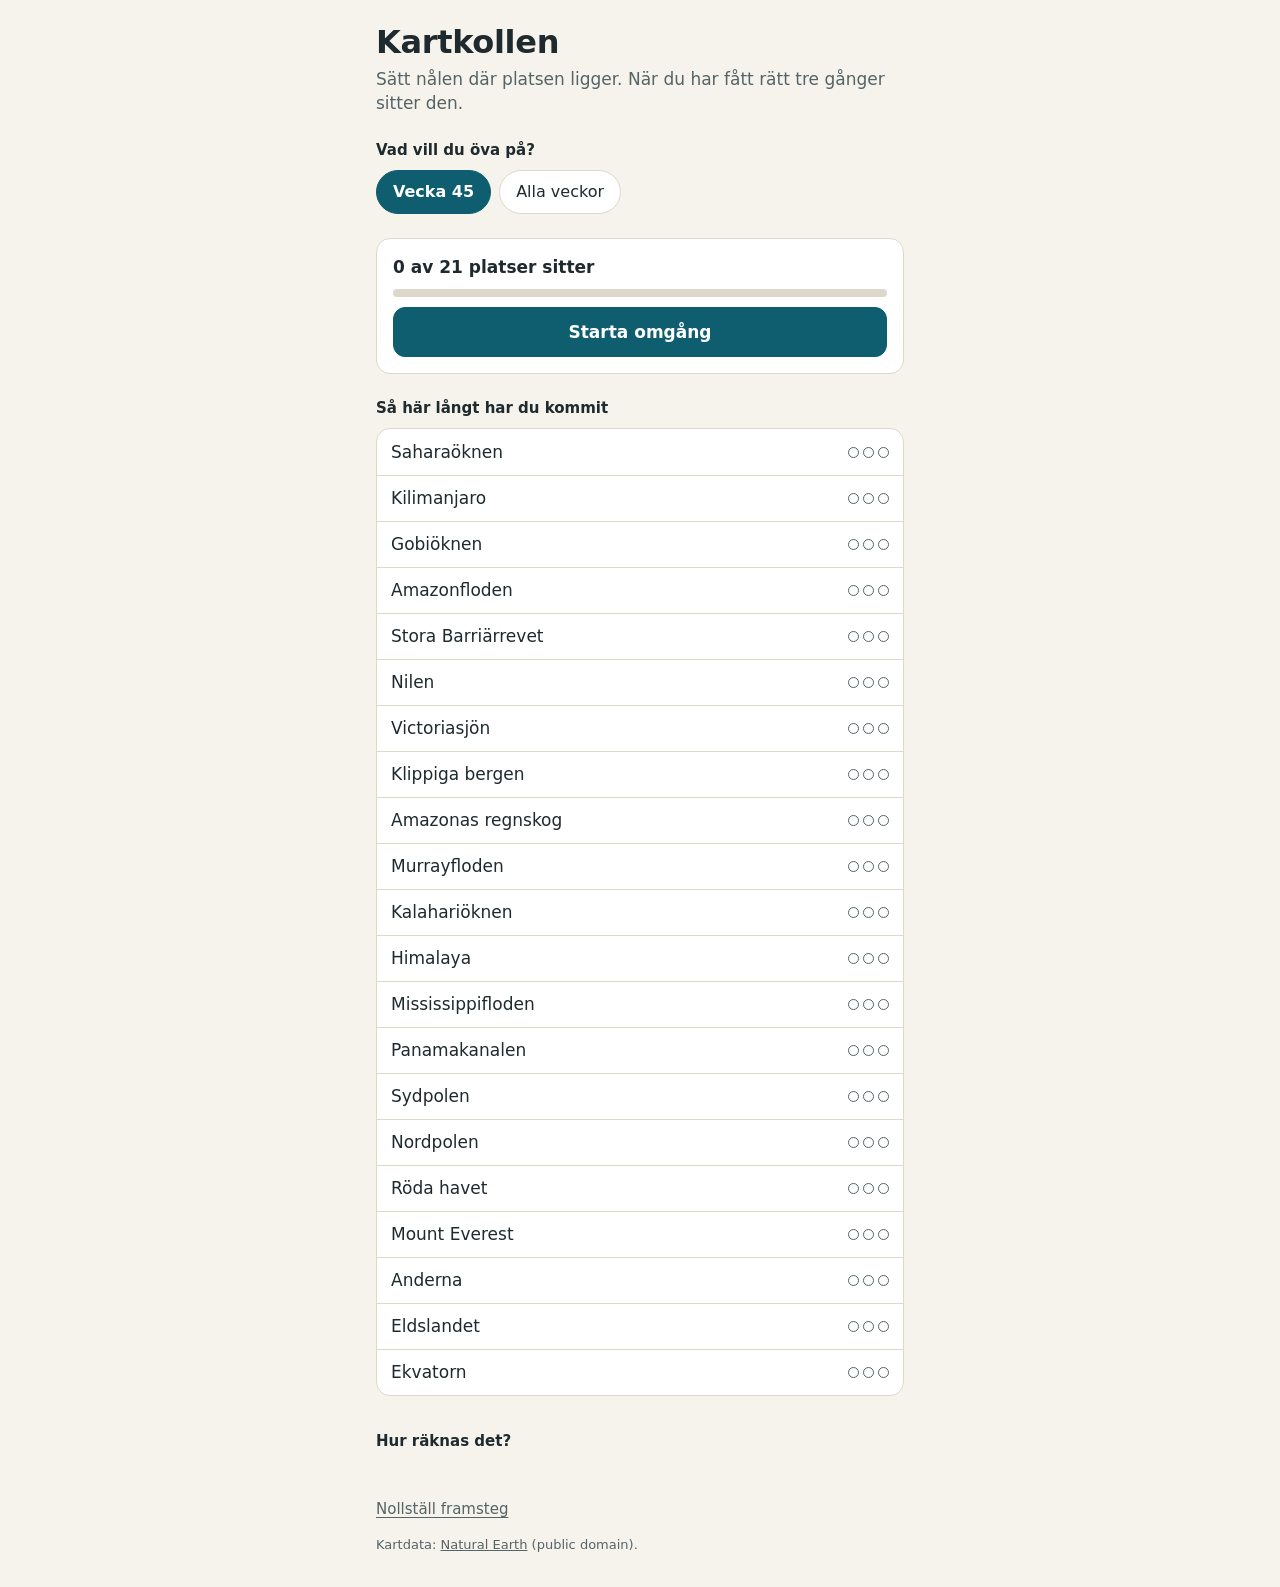
==== kartkollen/index.html @ 24ba8121 "Add Kartkollen, a geography pin game Free-form world map practice: given a place, put a pin. Scoring" ====
<!DOCTYPE html>
<html lang="sv">
<head>
<meta charset="UTF-8">
<meta name="viewport" content="width=device-width, initial-scale=1, viewport-fit=cover">
<title>Kartkollen</title>
<meta name="description" content="Öva geografi: sätt nålen där platsen ligger på världskartan.">
<link rel="manifest" href="manifest.json">
<link rel="apple-touch-icon" href="icon-180.png">
<link rel="icon" type="image/png" href="icon-192.png">
<meta name="apple-mobile-web-app-capable" content="yes">
<meta name="mobile-web-app-capable" content="yes">
<meta name="apple-mobile-web-app-status-bar-style" content="default">
<meta name="apple-mobile-web-app-title" content="Kartkollen">
<meta name="theme-color" media="(prefers-color-scheme: light)" content="#F5F3EC">
<meta name="theme-color" media="(prefers-color-scheme: dark)" content="#11191D">
<link rel="stylesheet" href="style.css">
</head>
<body>

<main id="home" class="page" hidden>
  <header class="home-head">
    <h1>Kartkollen</h1>
    <p class="lede">Sätt nålen där platsen ligger. När du har fått rätt tre gånger sitter den.</p>
  </header>

  <p id="storageNote" class="note" hidden>Den här webbläsaren sparar inte dina framsteg. De försvinner när du stänger sidan.</p>

  <section aria-labelledby="scopeLabel">
    <h2 id="scopeLabel" class="label">Vad vill du öva på?</h2>
    <div id="scopes" class="chips" role="radiogroup" aria-labelledby="scopeLabel"></div>
  </section>

  <section class="start-card">
    <p id="summary" class="summary"></p>
    <div id="meter" class="meter" aria-hidden="true"><span></span></div>
    <p id="doneNote" class="done-note" hidden>Alla platser sitter! Repetera gärna, så stannar de kvar.</p>
    <button id="startBtn" class="btn primary" type="button"></button>
  </section>

  <section aria-labelledby="overviewLabel">
    <h2 id="overviewLabel" class="label">Så här långt har du kommit</h2>
    <div id="overview"></div>
  </section>

  <details class="howto">
    <summary>Hur räknas det?</summary>
    <ul>
      <li><strong>Rätt</strong> ger ett steg. Tre steg, och platsen sitter.</li>
      <li><strong>Nära</strong> ger inget steg, men du tappar inget heller.</li>
      <li><strong>Fel</strong> tar bort ett steg.</li>
    </ul>
    <p>Platser du missar kommer tillbaka lite senare. Hur nära du måste vara beror på platsen: det är lättare att pricka Sahara än Panamakanalen, så där får du lite mer marginal.</p>
  </details>

  <footer class="foot">
    <button id="resetBtn" class="btn-link" type="button">Nollställ framsteg</button>
    <p>Kartdata: <a href="https://www.naturalearthdata.com/" rel="noopener">Natural Earth</a> (public domain).</p>
  </footer>
</main>

<main id="quiz" class="quiz" hidden>
  <div class="quiz-top">
    <div class="quiz-bar">
      <button id="exitBtn" class="btn-link" type="button">Avsluta</button>
      <span id="counter" class="counter"></span>
    </div>
    <div class="meter thin" aria-hidden="true"><span id="roundBar"></span></div>
    <div class="prompt" aria-live="polite">
      <span class="prompt-q">Var ligger</span>
      <span id="placeName" class="prompt-name"></span>
    </div>
  </div>

  <div id="mapWrap" class="map-wrap">
    <svg id="map" class="map" tabindex="0" role="application" aria-label="Världskarta. Tryck för att sätta nålen. Med tangentbord: piltangenterna flyttar kartan, plus och minus zoomar, Enter sätter nålen i mitten." xmlns="http://www.w3.org/2000/svg">
      <path id="sphere" class="sphere"/>
      <path id="land" class="land"/>
      <g id="reveal"></g>
      <line id="connector" class="connector" hidden/>
      <g id="pin" class="pin" hidden>
        <circle class="pin-tip" r="3"/>
        <path class="pin-body" d="M0 -1C-3 -11-13-18-13-30A13 13 0 1 1 13-30C13-18 3-11 0-1Z"/>
        <circle class="pin-eye" cy="-30" r="4.5"/>
      </g>
    </svg>
    <div class="crosshair" aria-hidden="true"></div>
    <div class="zoom">
      <button id="zoomIn" type="button" aria-label="Zooma in">
        <svg viewBox="0 0 24 24" aria-hidden="true"><path d="M12 5v14M5 12h14"/></svg>
      </button>
      <button id="zoomOut" type="button" aria-label="Zooma ut">
        <svg viewBox="0 0 24 24" aria-hidden="true"><path d="M5 12h14"/></svg>
      </button>
      <button id="zoomAll" type="button" aria-label="Visa hela världen">
        <svg viewBox="0 0 24 24" aria-hidden="true"><path d="M9 4H4v5M15 4h5v5M9 20H4v-5M15 20h5v-5"/></svg>
      </button>
    </div>
  </div>

  <div class="quiz-panel">
    <div id="askPanel">
      <p id="hint" class="hint"></p>
      <button id="confirmBtn" class="btn primary" type="button" disabled>Bekräfta</button>
    </div>
    <div id="answerPanel" hidden>
      <div id="verdict" class="verdict" role="status">
        <span id="verdictIcon" class="tier-icon" aria-hidden="true"></span>
        <span id="verdictWord" class="verdict-word"></span>
        <span id="verdictPips" class="pips"></span>
      </div>
      <p id="distance" class="distance"></p>
      <p id="fact" class="fact"></p>
      <button id="nextBtn" class="btn primary" type="button">Nästa</button>
    </div>
  </div>
</main>

<main id="result" class="page" hidden>
  <header class="home-head">
    <h1>Omgången är klar</h1>
    <p id="resultLine" class="lede"></p>
  </header>
  <div class="result-actions">
    <button id="againBtn" class="btn primary" type="button">En omgång till</button>
    <button id="toHomeBtn" class="btn" type="button">Till översikten</button>
  </div>
  <ul id="resultList" class="rows"></ul>
</main>

<dialog id="resetDialog" class="dialog" aria-labelledby="resetTitle">
  <h2 id="resetTitle">Nollställa framsteg?</h2>
  <p>Alla platser börjar om från noll. Det går inte att ångra.</p>
  <div class="dialog-actions">
    <button id="resetCancel" class="btn" type="button">Avbryt</button>
    <button id="resetConfirm" class="btn danger" type="button">Nollställ</button>
  </div>
</dialog>

<script src="land.js"></script>
<script src="geo.js"></script>
<script src="places.js"></script>
<script src="app.js"></script>
</body>
</html>
---- kartkollen/style.css ----
:root {
  color-scheme: light;
  --bg: #F5F3EC; --surface: #FFFFFF; --text: #1F2A2E; --muted: #566367; --line: #DDD8CA;
  --primary: #0E5E6F; --primary-d: #0A4957; --on-primary: #FFFFFF; --disabled: #D9D6CB; --on-disabled: #6E7477;
  --sea: #CFE2E9; --void: #E8E6DD; --land: #EFE9D8; --coast: #9F9B85;
  --hit: #D1410C; --halo: rgba(255,255,255,.85);
  --pin: #1E1B4B; --pin-line: #FFFFFF; --pin-eye: #FFFFFF;
  --right: #0F6B41; --right-soft: #DDF3E7; --near: #7F5300; --near-soft: #FBEFD2; --wrong: #AD2438; --wrong-soft: #FBE3E6;
  --danger: #AD2438; --on-danger: #FFFFFF;
}
@media (prefers-color-scheme: dark) {
  :root {
    color-scheme: dark;
    --bg: #11191D; --surface: #1A2429; --text: #E8EEF0; --muted: #A2B3B9; --line: #2C3B41;
    --primary: #5CC8D8; --primary-d: #3FAEBF; --on-primary: #06262D; --disabled: #2C3B41; --on-disabled: #93A4AA;
    --sea: #17323D; --void: #0D1417; --land: #43524C; --coast: #6E8077;
    --hit: #FF9457; --halo: rgba(5,15,20,.8);
    --pin: #FFE27A; --pin-line: #1A1500; --pin-eye: #1A1500;
    --right: #7EE2AE; --right-soft: #15372A; --near: #F0C25A; --near-soft: #3A2E12; --wrong: #FFA9B5; --wrong-soft: #40202A;
    --danger: #FFA9B5; --on-danger: #40101A;
  }
}

* { box-sizing: border-box; }
[hidden] { display: none !important; }
html { -webkit-text-size-adjust: 100%; }
body {
  margin: 0; background: var(--bg); color: var(--text);
  font: 400 17px/1.45 system-ui, -apple-system, 'Segoe UI', Roboto, sans-serif;
}
h1, h2, p, ul { margin: 0; }
a { color: inherit; }

.page {
  max-width: 560px; margin: 0 auto;
  padding: calc(env(safe-area-inset-top, 0px) + 24px) calc(env(safe-area-inset-right, 0px) + 16px)
           calc(env(safe-area-inset-bottom, 0px) + 32px) calc(env(safe-area-inset-left, 0px) + 16px);
  display: flex; flex-direction: column; gap: 24px;
}
.home-head h1 { font-size: 32px; line-height: 1.15; font-weight: 750; letter-spacing: -.01em; }
.lede { margin-top: 6px; color: var(--muted); }
.label { font-size: 15px; font-weight: 650; margin-bottom: 8px; }
.note { padding: 10px 12px; border-radius: 10px; background: var(--near-soft); color: var(--near); font-size: 15px; }

.chips { display: flex; flex-wrap: wrap; gap: 8px; }
.chip {
  min-height: 44px; padding: 8px 16px; border-radius: 22px; border: 1.5px solid var(--line);
  background: var(--surface); color: var(--text); font: inherit; font-size: 16px; cursor: pointer;
}
.chip[aria-checked="true"] { background: var(--primary); border-color: var(--primary); color: var(--on-primary); font-weight: 650; }

.start-card { background: var(--surface); border: 1px solid var(--line); border-radius: 14px; padding: 16px; display: flex; flex-direction: column; gap: 10px; }
.summary { font-weight: 650; }
.done-note { color: var(--muted); font-size: 15px; }
.meter { height: 8px; border-radius: 4px; background: var(--line); overflow: hidden; }
.meter span { display: block; height: 100%; width: 0; background: var(--primary); border-radius: inherit; transition: width .25s; }
.meter.thin { height: 4px; }

.btn {
  display: block; width: 100%; min-height: 50px; padding: 10px 18px; border-radius: 12px;
  border: 1.5px solid var(--line); background: var(--surface); color: var(--text);
  font: inherit; font-weight: 650; cursor: pointer; touch-action: manipulation;
}
.btn.primary { background: var(--primary); border-color: var(--primary); color: var(--on-primary); }
.btn.primary:active { background: var(--primary-d); }
.btn.primary:disabled { background: var(--disabled); border-color: var(--disabled); color: var(--on-disabled); cursor: default; }
.btn.danger { background: var(--danger); border-color: var(--danger); color: var(--on-danger); }
.btn-link {
  min-height: 44px; padding: 8px 0; background: none; border: 0; color: var(--muted);
  font: inherit; font-size: 15px; text-decoration: underline; text-underline-offset: 3px; cursor: pointer;
}
:focus-visible { outline: 3px solid var(--primary); outline-offset: 2px; }

.week-head { font-size: 15px; color: var(--muted); margin: 14px 0 4px; }
.week-head:first-child { margin-top: 0; }
.rows { list-style: none; padding: 0; background: var(--surface); border: 1px solid var(--line); border-radius: 14px; }
.row { display: flex; align-items: center; gap: 10px; padding: 10px 14px; min-height: 46px; border-top: 1px solid var(--line); }
.row:first-child { border-top: 0; }
.row-name { flex: 1; min-width: 0; }
.row-sub { display: block; font-size: 14px; color: var(--muted); }
.row-done { font-size: 13px; font-weight: 650; color: var(--right); }

.pips { display: inline-flex; gap: 4px; flex: none; }
.pip { width: 11px; height: 11px; border-radius: 50%; border: 1.5px solid var(--muted); }
.pip.on { background: var(--primary); border-color: var(--primary); }

.howto { font-size: 15px; color: var(--muted); }
.howto summary { cursor: pointer; min-height: 44px; display: flex; align-items: center; font-weight: 650; color: var(--text); }
.howto ul { padding-left: 20px; margin-bottom: 8px; }
.foot { display: flex; flex-direction: column; align-items: flex-start; gap: 4px; font-size: 13px; color: var(--muted); }

.result-actions { display: flex; flex-direction: column; gap: 10px; }

.tier-icon { flex: none; width: 26px; height: 26px; border-radius: 50%; display: inline-flex; align-items: center; justify-content: center; }
.tier-icon svg { width: 16px; height: 16px; fill: none; stroke: currentColor; stroke-width: 3; stroke-linecap: round; stroke-linejoin: round; }
.t-right { color: var(--right); } .tier-icon.t-right { background: var(--right-soft); }
.t-near { color: var(--near); } .tier-icon.t-near { background: var(--near-soft); }
.t-wrong { color: var(--wrong); } .tier-icon.t-wrong { background: var(--wrong-soft); }

/* Quiz */
body.in-quiz { overflow: hidden; overscroll-behavior: none; }
.quiz {
  height: 100vh; height: 100dvh; display: grid; grid-template-rows: auto minmax(0, 1fr) auto;
  grid-template-areas: "top" "map" "panel";
}
.quiz-top {
  grid-area: top; background: var(--surface); border-bottom: 1px solid var(--line);
  padding: calc(env(safe-area-inset-top, 0px) + 2px) calc(env(safe-area-inset-right, 0px) + 16px) 10px calc(env(safe-area-inset-left, 0px) + 16px);
}
.quiz-bar { display: flex; align-items: center; justify-content: space-between; }
.counter { font-size: 15px; color: var(--muted); font-variant-numeric: tabular-nums; }
.prompt { margin-top: 8px; }
.prompt-q { display: block; font-size: 15px; color: var(--muted); }
.prompt-name { display: block; font-size: 26px; line-height: 1.15; font-weight: 750; letter-spacing: -.01em; }

.map-wrap { grid-area: map; position: relative; min-height: 0; background: var(--void); overflow: hidden; }
.map {
  position: absolute; inset: 0; width: 100%; height: 100%; display: block; cursor: crosshair;
  touch-action: none; user-select: none; -webkit-user-select: none; -webkit-touch-callout: none;
  -webkit-tap-highlight-color: transparent; outline: none;
}
.map.answered { cursor: grab; }
.sphere { fill: var(--sea); }
.land { fill: var(--land); stroke: var(--coast); stroke-width: .7px; vector-effect: non-scaling-stroke; stroke-linejoin: round; }
.f-area { fill: var(--hit); fill-opacity: .32; stroke: var(--hit); stroke-width: 2px; vector-effect: non-scaling-stroke; stroke-linejoin: round; }
.f-halo { fill: none; stroke: var(--halo); stroke-width: 7px; vector-effect: non-scaling-stroke; stroke-linejoin: round; stroke-linecap: round; }
.f-line { fill: none; stroke: var(--hit); stroke-width: 3.5px; vector-effect: non-scaling-stroke; stroke-linejoin: round; stroke-linecap: round; }
.f-ring { fill: none; stroke: var(--hit); stroke-width: 3px; }
.f-ring-halo { fill: none; stroke: var(--halo); stroke-width: 6px; }
.f-dot { fill: var(--hit); }
.connector { stroke: var(--pin); stroke-width: 1.5px; stroke-dasharray: 5 4; vector-effect: non-scaling-stroke; }
.pin { pointer-events: none; }
.pin-body { fill: var(--pin); stroke: var(--pin-line); stroke-width: 2; }
.pin-eye { fill: var(--pin-eye); }
.pin-tip { fill: var(--pin); stroke: var(--pin-line); stroke-width: 1.5; }
.crosshair { display: none; position: absolute; left: 50%; top: 50%; width: 24px; height: 24px; margin: -12px 0 0 -12px; pointer-events: none;
  background: linear-gradient(var(--text), var(--text)) center/2px 100% no-repeat, linear-gradient(var(--text), var(--text)) center/100% 2px no-repeat; }
.map:focus-visible ~ .crosshair { display: block; }
.map-wrap:has(.map:focus-visible) { outline: 3px solid var(--primary); outline-offset: -3px; }

.zoom { position: absolute; right: calc(env(safe-area-inset-right, 0px) + 10px); bottom: 10px; display: flex; flex-direction: column; gap: 6px; }
.zoom button {
  width: 44px; height: 44px; padding: 0; display: flex; align-items: center; justify-content: center;
  background: var(--surface); color: var(--text); border: 1px solid var(--line); border-radius: 10px;
  cursor: pointer; touch-action: manipulation; box-shadow: 0 1px 3px rgba(0,0,0,.18);
}
.zoom svg { width: 22px; height: 22px; fill: none; stroke: currentColor; stroke-width: 2.2; stroke-linecap: round; stroke-linejoin: round; }

.quiz-panel {
  grid-area: panel; background: var(--surface); border-top: 1px solid var(--line);
  padding: 12px calc(env(safe-area-inset-right, 0px) + 16px) calc(env(safe-area-inset-bottom, 0px) + 12px) calc(env(safe-area-inset-left, 0px) + 16px);
}
.hint { font-size: 15px; color: var(--muted); margin-bottom: 10px; min-height: 2.9em; }
.verdict { display: flex; align-items: center; gap: 8px; }
.verdict-word { font-size: 20px; font-weight: 750; }
.verdict .pips { margin-left: auto; }
.distance { margin-top: 4px; font-weight: 600; font-size: 16px; }
.fact { margin: 2px 0 10px; font-size: 15px; color: var(--muted); }

.dialog { border: 1px solid var(--line); border-radius: 14px; background: var(--surface); color: var(--text); padding: 20px; width: min(92vw, 400px); }
.dialog::backdrop { background: rgba(0,0,0,.45); }
.dialog h2 { font-size: 20px; margin-bottom: 6px; }
.dialog-actions { display: flex; gap: 10px; margin-top: 16px; }

/* Phones on their side: the map gets the height, everything else moves to a side column. */
@media (orientation: landscape) and (max-height: 560px) {
  .quiz {
    grid-template-columns: minmax(0, 1fr) calc(env(safe-area-inset-right, 0px) + 280px);
    grid-template-rows: auto minmax(0, 1fr);
    grid-template-areas: "map top" "map panel";
  }
  .quiz-top { border-bottom: 0; padding-left: 14px; padding-bottom: 4px; }
  .quiz-panel { border-top: 0; padding-left: 14px; overflow-y: auto; display: flex; flex-direction: column; justify-content: flex-end; }
  .prompt-name { font-size: 22px; }
  .hint { min-height: 0; }
  .zoom { right: 10px; }
  .btn { min-height: 46px; }
}

@media (prefers-reduced-motion: reduce) {
  .meter span { transition: none; }
}
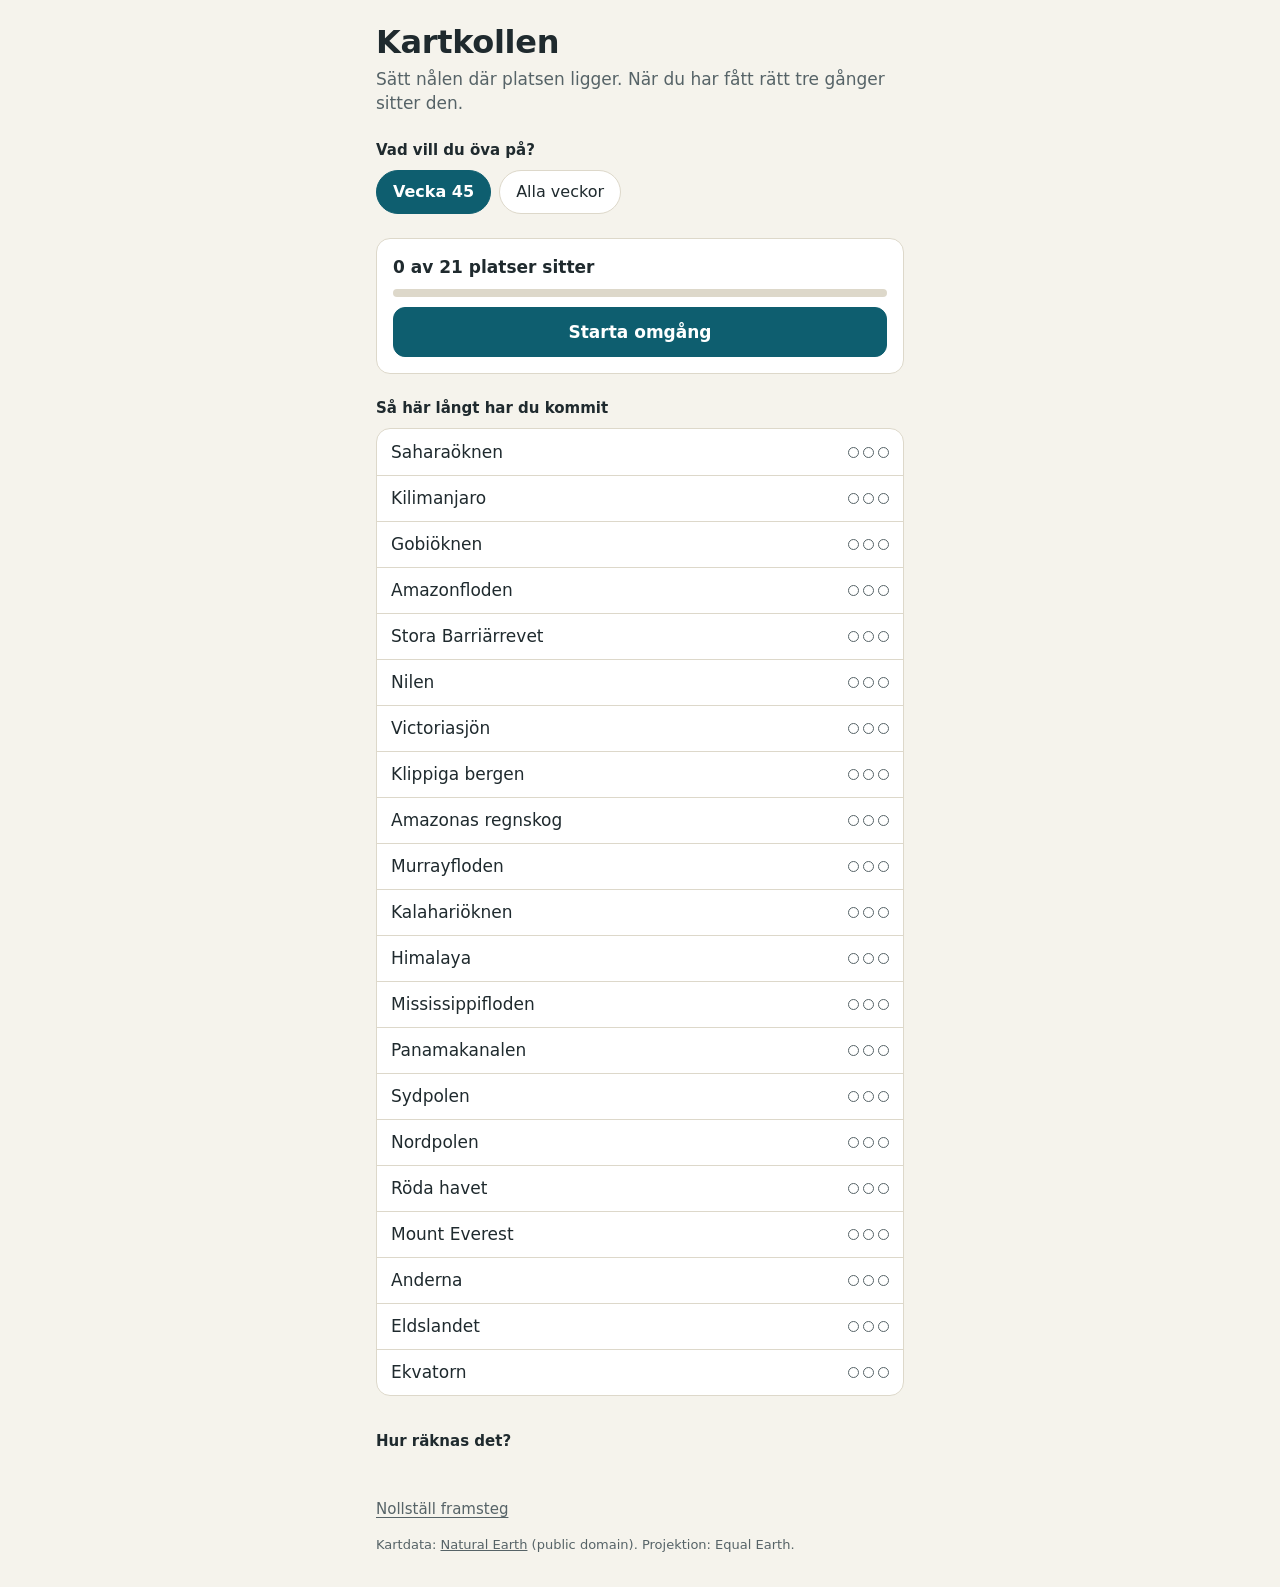
==== commit 7035a676: "Kartkollen: use Equal Earth and show major rivers and lakes Replace the Natural Earth projection wit" ====
--- a/kartkollen/index.html
+++ b/kartkollen/index.html
@@ -55,7 +55,7 @@
 
   <footer class="foot">
     <button id="resetBtn" class="btn-link" type="button">Nollställ framsteg</button>
-    <p>Kartdata: <a href="https://www.naturalearthdata.com/" rel="noopener">Natural Earth</a> (public domain).</p>
+    <p>Kartdata: <a href="https://www.naturalearthdata.com/" rel="noopener">Natural Earth</a> (public domain). Projektion: Equal Earth.</p>
   </footer>
 </main>
 
@@ -76,6 +76,9 @@
     <svg id="map" class="map" tabindex="0" role="application" aria-label="Världskarta. Tryck för att sätta nålen. Med tangentbord: piltangenterna flyttar kartan, plus och minus zoomar, Enter sätter nålen i mitten." xmlns="http://www.w3.org/2000/svg">
       <path id="sphere" class="sphere"/>
       <path id="land" class="land"/>
+      <path id="rivers-minor" class="rivers rivers-minor"/>
+      <path id="rivers" class="rivers"/>
+      <path id="lakes" class="lakes"/>
       <g id="reveal"></g>
       <line id="connector" class="connector" hidden/>
       <g id="pin" class="pin" hidden>
@@ -137,7 +140,7 @@
   </div>
 </dialog>
 
-<script src="land.js"></script>
+<script src="map-data.js"></script>
 <script src="geo.js"></script>
 <script src="places.js"></script>
 <script src="app.js"></script>
--- a/kartkollen/style.css
+++ b/kartkollen/style.css
@@ -2,7 +2,7 @@
   color-scheme: light;
   --bg: #F5F3EC; --surface: #FFFFFF; --text: #1F2A2E; --muted: #566367; --line: #DDD8CA;
   --primary: #0E5E6F; --primary-d: #0A4957; --on-primary: #FFFFFF; --disabled: #D9D6CB; --on-disabled: #6E7477;
-  --sea: #CFE2E9; --void: #E8E6DD; --land: #EFE9D8; --coast: #9F9B85;
+  --sea: #CFE2E9; --void: #E8E6DD; --land: #EFE9D8; --coast: #9F9B85; --river: #6FA6BD;
   --hit: #D1410C; --halo: rgba(255,255,255,.85);
   --pin: #1E1B4B; --pin-line: #FFFFFF; --pin-eye: #FFFFFF;
   --right: #0F6B41; --right-soft: #DDF3E7; --near: #7F5300; --near-soft: #FBEFD2; --wrong: #AD2438; --wrong-soft: #FBE3E6;
@@ -13,7 +13,7 @@
     color-scheme: dark;
     --bg: #11191D; --surface: #1A2429; --text: #E8EEF0; --muted: #A2B3B9; --line: #2C3B41;
     --primary: #5CC8D8; --primary-d: #3FAEBF; --on-primary: #06262D; --disabled: #2C3B41; --on-disabled: #93A4AA;
-    --sea: #17323D; --void: #0D1417; --land: #43524C; --coast: #6E8077;
+    --sea: #17323D; --void: #0D1417; --land: #43524C; --coast: #6E8077; --river: #5F98AE;
     --hit: #FF9457; --halo: rgba(5,15,20,.8);
     --pin: #FFE27A; --pin-line: #1A1500; --pin-eye: #1A1500;
     --right: #7EE2AE; --right-soft: #15372A; --near: #F0C25A; --near-soft: #3A2E12; --wrong: #FFA9B5; --wrong-soft: #40202A;
@@ -122,6 +122,10 @@
 .map.answered { cursor: grab; }
 .sphere { fill: var(--sea); }
 .land { fill: var(--land); stroke: var(--coast); stroke-width: .7px; vector-effect: non-scaling-stroke; stroke-linejoin: round; }
+.rivers { fill: none; stroke: var(--river); stroke-width: .8px; vector-effect: non-scaling-stroke; stroke-linejoin: round; stroke-linecap: round; }
+.rivers-minor { display: none; }
+.map.zoomed .rivers-minor { display: inline; }
+.lakes { fill: var(--sea); stroke: var(--river); stroke-width: .5px; vector-effect: non-scaling-stroke; stroke-linejoin: round; }
 .f-area { fill: var(--hit); fill-opacity: .32; stroke: var(--hit); stroke-width: 2px; vector-effect: non-scaling-stroke; stroke-linejoin: round; }
 .f-halo { fill: none; stroke: var(--halo); stroke-width: 7px; vector-effect: non-scaling-stroke; stroke-linejoin: round; stroke-linecap: round; }
 .f-line { fill: none; stroke: var(--hit); stroke-width: 3.5px; vector-effect: non-scaling-stroke; stroke-linejoin: round; stroke-linecap: round; }
